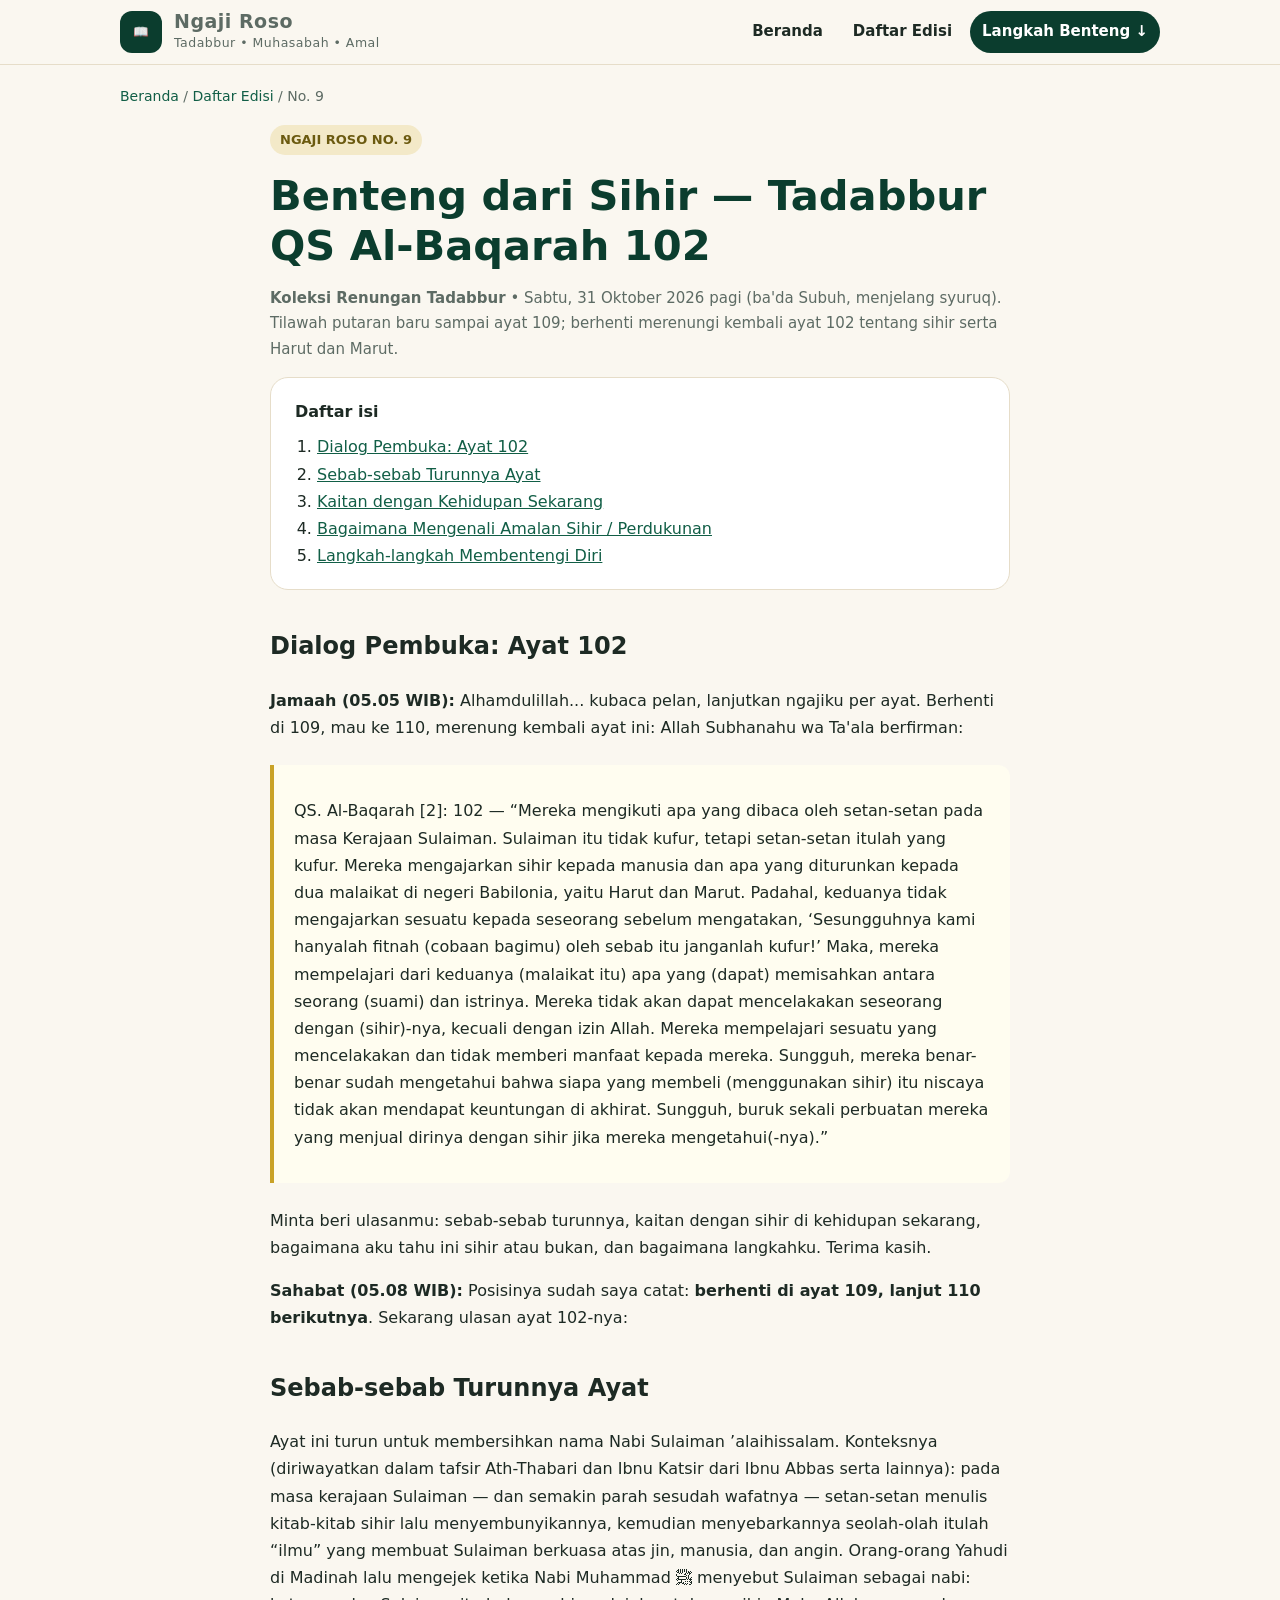
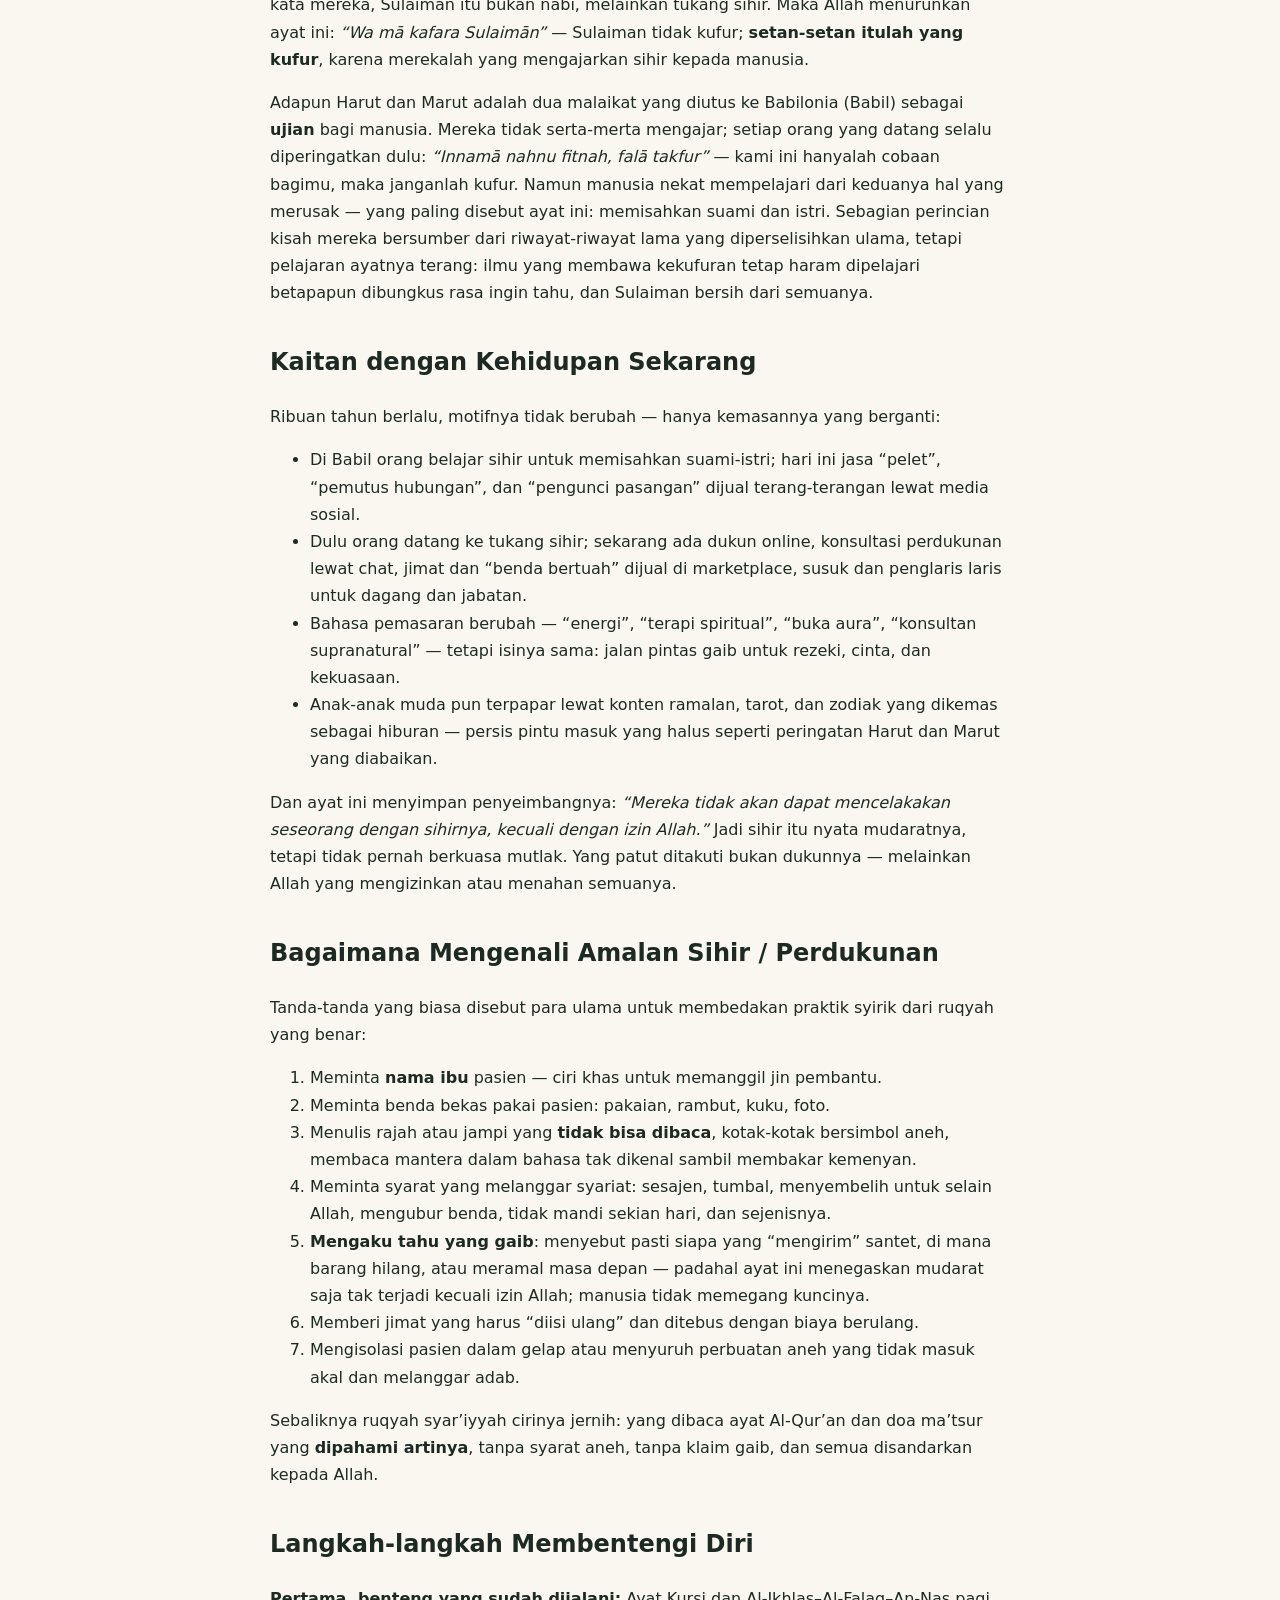
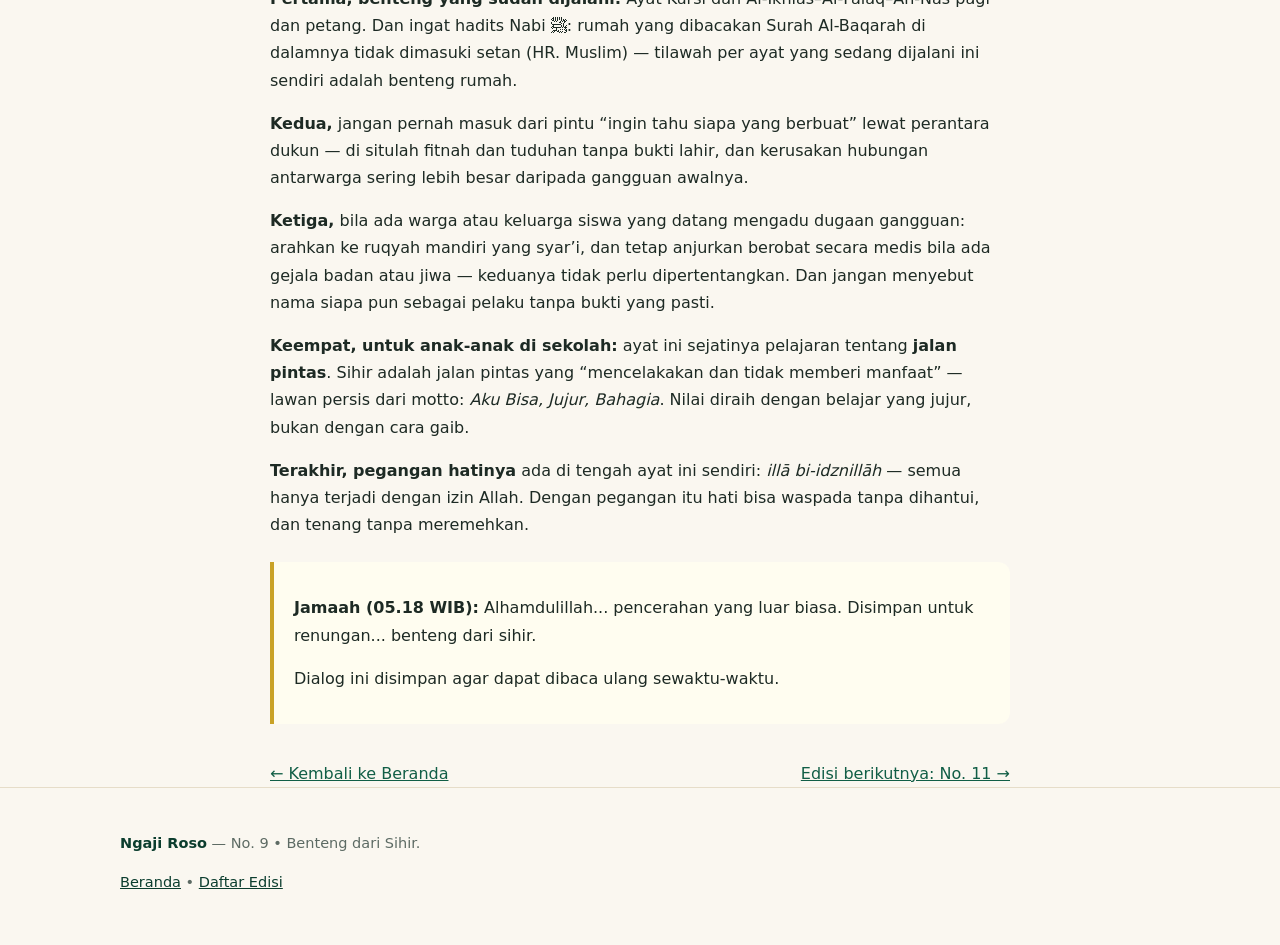
==== ngaji/09-al-baqarah-102-benteng-dari-sihir.html @ 4f8100ea "Ngaji Roso: tambah Edisi No. 9 Al-Baqarah 102 + anonimkan Edisi 9, 12, 13 (tanpa nama pribadi)" ====
<!doctype html>
<html lang="id">
<head>
<meta charset="utf-8">
<meta name="viewport" content="width=device-width, initial-scale=1">
<title>Ngaji Roso No. 9 — Benteng dari Sihir: Tadabbur Al-Baqarah 102</title>
<meta name="description" content="Ngaji Roso No. 9: Benteng dari Sihir — tadabbur QS Al-Baqarah 102 tentang Sulaiman, Harut dan Marut, sihir di kehidupan sekarang, cara mengenalinya, dan langkah membentengi diri.">
<link rel="stylesheet" href="../assets/css/style.css">
</head>
<body>
<a class="skip" href="#utama">Lewati ke konten utama</a>
<header class="site-header">
  <div class="wrap header-inner">
    <a class="brand" href="../index.html" aria-label="Beranda Ngaji Roso">
      <span class="brand-mark" aria-hidden="true">📖</span>
      <span><strong>Ngaji Roso</strong><span>Tadabbur • Muhasabah • Amal</span></span>
    </a>
    <button class="menu-btn" data-menu aria-expanded="false" aria-controls="nav">☰ Menu</button>
    <nav class="nav" id="nav" data-nav>
      <a href="../index.html">Beranda</a>
      <a href="../index.html#daftar-edisi">Daftar Edisi</a>
      <a class="cta" href="#langkah">Langkah Benteng ↓</a>
    </nav>
  </div>
</header>

<main id="utama">
  <div class="wrap">
    <p class="breadcrumb"><a href="../index.html">Beranda</a> / <a href="../index.html#daftar-edisi">Daftar Edisi</a> / No. 9</p>
  </div>

  <article class="wrap article">
    <p style="margin-top:16px"><span class="tag">NGAJI ROSO NO. 9</span></p>
    <h1 style="font-size:clamp(1.8rem,4.5vw,2.6rem);line-height:1.2;color:var(--green);margin:12px 0">Benteng dari Sihir — Tadabbur QS Al-Baqarah 102</h1>
    <p class="meta"><strong>Koleksi Renungan Tadabbur</strong> • Sabtu, 31 Oktober 2026 pagi (ba'da Subuh, menjelang syuruq). Tilawah putaran baru sampai ayat 109; berhenti merenungi kembali ayat 102 tentang sihir serta Harut dan Marut.</p>

    <nav class="toc" aria-label="Daftar isi">
      <strong>Daftar isi</strong>
      <ol>
        <li><a href="#dialog-pembuka">Dialog Pembuka: Ayat 102</a></li>
        <li><a href="#sebab">Sebab-sebab Turunnya Ayat</a></li>
        <li><a href="#sekarang">Kaitan dengan Kehidupan Sekarang</a></li>
        <li><a href="#mengenali">Bagaimana Mengenali Amalan Sihir / Perdukunan</a></li>
        <li><a href="#langkah">Langkah-langkah Membentengi Diri</a></li>
      </ol>
    </nav>

    <h2 id="dialog-pembuka">Dialog Pembuka: Ayat 102</h2>
    <p><strong>Jamaah (05.05 WIB):</strong> Alhamdulillah... kubaca pelan,
    lanjutkan ngajiku per ayat. Berhenti di 109, mau ke 110, merenung kembali
    ayat ini: Allah Subhanahu wa Ta'ala berfirman:</p>
    <blockquote>
      <p>QS. Al-Baqarah [2]: 102 — “Mereka mengikuti apa yang dibaca oleh
      setan-setan pada masa Kerajaan Sulaiman. Sulaiman itu tidak kufur, tetapi
      setan-setan itulah yang kufur. Mereka mengajarkan sihir kepada manusia dan
      apa yang diturunkan kepada dua malaikat di negeri Babilonia, yaitu Harut
      dan Marut. Padahal, keduanya tidak mengajarkan sesuatu kepada seseorang
      sebelum mengatakan, ‘Sesungguhnya kami hanyalah fitnah (cobaan bagimu) oleh
      sebab itu janganlah kufur!’ Maka, mereka mempelajari dari keduanya
      (malaikat itu) apa yang (dapat) memisahkan antara seorang (suami) dan
      istrinya. Mereka tidak akan dapat mencelakakan seseorang dengan
      (sihir)-nya, kecuali dengan izin Allah. Mereka mempelajari sesuatu yang
      mencelakakan dan tidak memberi manfaat kepada mereka. Sungguh, mereka
      benar-benar sudah mengetahui bahwa siapa yang membeli (menggunakan sihir)
      itu niscaya tidak akan mendapat keuntungan di akhirat. Sungguh, buruk
      sekali perbuatan mereka yang menjual dirinya dengan sihir jika mereka
      mengetahui(-nya).”</p>
    </blockquote>
    <p>Minta beri ulasanmu: sebab-sebab turunnya, kaitan dengan sihir di
    kehidupan sekarang, bagaimana aku tahu ini sihir atau bukan, dan bagaimana
    langkahku. Terima kasih.</p>
    <p><strong>Sahabat (05.08 WIB):</strong> Posisinya sudah saya catat:
    <strong>berhenti di ayat 109, lanjut 110 berikutnya</strong>. Sekarang ulasan
    ayat 102-nya:</p>

    <h2 id="sebab">Sebab-sebab Turunnya Ayat</h2>
    <p>Ayat ini turun untuk membersihkan nama Nabi Sulaiman ’alaihissalam.
    Konteksnya (diriwayatkan dalam tafsir Ath-Thabari dan Ibnu Katsir dari Ibnu
    Abbas serta lainnya): pada masa kerajaan Sulaiman — dan semakin parah sesudah wafatnya — setan-setan menulis kitab-kitab sihir lalu menyembunyikannya,
    kemudian menyebarkannya seolah-olah itulah “ilmu” yang membuat Sulaiman
    berkuasa atas jin, manusia, dan angin. Orang-orang Yahudi di Madinah lalu
    mengejek ketika Nabi Muhammad ﷺ menyebut Sulaiman sebagai nabi: kata mereka,
    Sulaiman itu bukan nabi, melainkan tukang sihir. Maka Allah menurunkan ayat
    ini: <em>“Wa mā kafara Sulaimān”</em> — Sulaiman tidak kufur;
    <strong>setan-setan itulah yang kufur</strong>, karena merekalah yang
    mengajarkan sihir kepada manusia.</p>
    <p>Adapun Harut dan Marut adalah dua malaikat yang diutus ke Babilonia (Babil)
    sebagai <strong>ujian</strong> bagi manusia. Mereka tidak serta-merta
    mengajar; setiap orang yang datang selalu diperingatkan dulu:
    <em>“Innamā nahnu fitnah, falā takfur”</em> — kami ini hanyalah cobaan bagimu,
    maka janganlah kufur. Namun manusia nekat mempelajari dari keduanya hal yang
    merusak — yang paling disebut ayat ini: memisahkan suami dan istri. Sebagian
    perincian kisah mereka bersumber dari riwayat-riwayat lama yang diperselisihkan
    ulama, tetapi pelajaran ayatnya terang: ilmu yang membawa kekufuran tetap
    haram dipelajari betapapun dibungkus rasa ingin tahu, dan Sulaiman bersih
    dari semuanya.</p>

    <h2 id="sekarang">Kaitan dengan Kehidupan Sekarang</h2>
    <p>Ribuan tahun berlalu, motifnya tidak berubah — hanya kemasannya yang berganti:</p>
    <ul>
      <li>Di Babil orang belajar sihir untuk memisahkan suami-istri; hari ini jasa “pelet”, “pemutus hubungan”, dan “pengunci pasangan” dijual terang-terangan lewat media sosial.</li>
      <li>Dulu orang datang ke tukang sihir; sekarang ada dukun online, konsultasi perdukunan lewat chat, jimat dan “benda bertuah” dijual di marketplace, susuk dan penglaris laris untuk dagang dan jabatan.</li>
      <li>Bahasa pemasaran berubah — “energi”, “terapi spiritual”, “buka aura”, “konsultan supranatural” — tetapi isinya sama: jalan pintas gaib untuk rezeki, cinta, dan kekuasaan.</li>
      <li>Anak-anak muda pun terpapar lewat konten ramalan, tarot, dan zodiak yang dikemas sebagai hiburan — persis pintu masuk yang halus seperti peringatan Harut dan Marut yang diabaikan.</li>
    </ul>
    <p>Dan ayat ini menyimpan penyeimbangnya: <em>“Mereka tidak akan dapat
    mencelakakan seseorang dengan sihirnya, kecuali dengan izin Allah.”</em> Jadi
    sihir itu nyata mudaratnya, tetapi tidak pernah berkuasa mutlak. Yang patut
    ditakuti bukan dukunnya — melainkan Allah yang mengizinkan atau menahan semuanya.</p>

    <h2 id="mengenali">Bagaimana Mengenali Amalan Sihir / Perdukunan</h2>
    <p>Tanda-tanda yang biasa disebut para ulama untuk membedakan praktik syirik
    dari ruqyah yang benar:</p>
    <ol>
      <li>Meminta <strong>nama ibu</strong> pasien — ciri khas untuk memanggil jin pembantu.</li>
      <li>Meminta benda bekas pakai pasien: pakaian, rambut, kuku, foto.</li>
      <li>Menulis rajah atau jampi yang <strong>tidak bisa dibaca</strong>, kotak-kotak bersimbol aneh, membaca mantera dalam bahasa tak dikenal sambil membakar kemenyan.</li>
      <li>Meminta syarat yang melanggar syariat: sesajen, tumbal, menyembelih untuk selain Allah, mengubur benda, tidak mandi sekian hari, dan sejenisnya.</li>
      <li><strong>Mengaku tahu yang gaib</strong>: menyebut pasti siapa yang “mengirim” santet, di mana barang hilang, atau meramal masa depan — padahal ayat ini menegaskan mudarat saja tak terjadi kecuali izin Allah; manusia tidak memegang kuncinya.</li>
      <li>Memberi jimat yang harus “diisi ulang” dan ditebus dengan biaya berulang.</li>
      <li>Mengisolasi pasien dalam gelap atau menyuruh perbuatan aneh yang tidak masuk akal dan melanggar adab.</li>
    </ol>
    <p>Sebaliknya ruqyah syar’iyyah cirinya jernih: yang dibaca ayat Al-Qur’an
    dan doa ma’tsur yang <strong>dipahami artinya</strong>, tanpa syarat aneh,
    tanpa klaim gaib, dan semua disandarkan kepada Allah.</p>

    <h2 id="langkah">Langkah-langkah Membentengi Diri</h2>
    <p><strong>Pertama, benteng yang sudah dijalani:</strong> Ayat Kursi dan
    Al-Ikhlas–Al-Falaq–An-Nas pagi dan petang. Dan ingat hadits Nabi ﷺ: rumah yang
    dibacakan Surah Al-Baqarah di dalamnya tidak dimasuki setan (HR. Muslim) —
    tilawah per ayat yang sedang dijalani ini sendiri adalah benteng rumah.</p>
    <p><strong>Kedua,</strong> jangan pernah masuk dari pintu “ingin tahu siapa
    yang berbuat” lewat perantara dukun — di situlah fitnah dan tuduhan tanpa
    bukti lahir, dan kerusakan hubungan antarwarga sering lebih besar daripada
    gangguan awalnya.</p>
    <p><strong>Ketiga,</strong> bila ada warga atau keluarga siswa yang datang
    mengadu dugaan gangguan: arahkan ke ruqyah mandiri yang syar’i, dan tetap
    anjurkan berobat secara medis bila ada gejala badan atau jiwa — keduanya
    tidak perlu dipertentangkan. Dan jangan menyebut nama siapa pun sebagai pelaku
    tanpa bukti yang pasti.</p>
    <p><strong>Keempat, untuk anak-anak di sekolah:</strong> ayat ini sejatinya
    pelajaran tentang <strong>jalan pintas</strong>. Sihir adalah jalan pintas
    yang “mencelakakan dan tidak memberi manfaat” — lawan persis dari motto:
    <em>Aku Bisa, Jujur, Bahagia</em>. Nilai diraih dengan belajar yang jujur,
    bukan dengan cara gaib.</p>
    <p><strong>Terakhir, pegangan hatinya</strong> ada di tengah ayat ini sendiri:
    <em>illā bi-idznillāh</em> — semua hanya terjadi dengan izin Allah. Dengan
    pegangan itu hati bisa waspada tanpa dihantui, dan tenang tanpa meremehkan.</p>

    <blockquote>
      <p><strong>Jamaah (05.18 WIB):</strong> Alhamdulillah... pencerahan yang
      luar biasa. Disimpan untuk renungan... benteng dari sihir.</p>
      <p>Dialog ini disimpan agar dapat dibaca ulang sewaktu-waktu.</p>
    </blockquote>

    <nav class="pager" aria-label="Navigasi edisi">
      <a href="../index.html">← Kembali ke Beranda</a>
      <a href="11-langkahku-meraih-fadilah-mu.html">Edisi berikutnya: No. 11 →</a>
    </nav>
  </article>
</main>

<footer class="site-footer">
  <div class="wrap">
    <p><strong style="color:var(--green)">Ngaji Roso</strong> — No. 9 • Benteng dari Sihir.</p>
    <p><a href="../index.html">Beranda</a> • <a href="../index.html#daftar-edisi">Daftar Edisi</a></p>
  </div>
</footer>
<script src="../assets/js/main.js"></script>
</body>
</html>
---- assets/css/style.css ----
:root{
  --green:#0b3d2e; --green-2:#115e46; --gold:#c9a227; --gold-soft:#f3e9c8;
  --cream:#faf7f0; --paper:#ffffff; --ink:#1d2a24; --muted:#5d6b64;
  --line:#e6ddc9; --radius:18px; --shadow:0 10px 30px rgba(11,61,46,.12);
}
*{box-sizing:border-box}
html{scroll-behavior:smooth}
body{margin:0;font-family:system-ui,-apple-system,"Segoe UI",Roboto,"Helvetica Neue",Arial,sans-serif;background:var(--cream);color:var(--ink);line-height:1.7}
a{color:var(--green-2)} a:hover{color:var(--green)}
img{max-width:100%}
.wrap{max-width:1080px;margin:0 auto;padding:0 20px}
.skip{position:absolute;left:-9999px}.skip:focus{left:16px;top:16px;background:#fff;padding:8px 12px;z-index:99}

/* Header */
.site-header{position:sticky;top:0;z-index:50;background:rgba(250,247,240,.95);backdrop-filter:blur(8px);border-bottom:1px solid var(--line)}
.header-inner{display:flex;align-items:center;justify-content:space-between;gap:16px;min-height:64px}
.brand{display:flex;align-items:center;gap:12px;text-decoration:none;color:var(--green)}
.brand-mark{width:42px;height:42px;border-radius:12px;background:var(--green);color:#fff;display:grid;place-items:center;font-size:22px}
.brand strong{display:block;line-height:1.1;font-size:19px}
.brand span{font-size:12.5px;color:var(--muted);letter-spacing:.04em}
.nav{display:flex;gap:6px;align-items:center}
.nav a{padding:8px 12px;border-radius:999px;text-decoration:none;color:var(--ink);font-weight:600;font-size:15px}
.nav a:hover{background:var(--gold-soft)}
.nav .cta{background:var(--green);color:#fff}.nav .cta:hover{background:var(--green-2)}
.menu-btn{display:none;border:1px solid var(--line);background:#fff;border-radius:10px;padding:8px 12px;font-size:16px;cursor:pointer}

/* Hero */
.hero{background:linear-gradient(160deg,var(--green) 0%,#0e5340 70%,#157155 100%);color:#fff;padding:56px 0 48px}
.hero-eyebrow{display:inline-block;background:rgba(255,255,255,.14);border:1px solid rgba(255,255,255,.25);padding:6px 12px;border-radius:999px;font-size:13.5px;letter-spacing:.05em}
.hero h1{font-size:clamp(2rem,5vw,3.4rem);line-height:1.15;margin:18px 0 12px;max-width:820px}
.hero p.lead{font-size:clamp(1.05rem,2.4vw,1.3rem);color:#dcefe6;max-width:760px;margin:0 0 24px}
.hero-actions{display:flex;flex-wrap:wrap;gap:12px}
.btn{display:inline-block;padding:12px 20px;border-radius:999px;text-decoration:none;font-weight:700;border:2px solid transparent}
.btn-gold{background:var(--gold);color:#241d00}.btn-gold:hover{background:#dcb93a;color:#241d00}
.btn-outline{border-color:rgba(255,255,255,.6);color:#fff}.btn-outline:hover{background:rgba(255,255,255,.12);color:#fff}
.hero-meta{margin-top:28px;display:flex;flex-wrap:wrap;gap:10px}
.hero-meta span{background:rgba(255,255,255,.1);border:1px solid rgba(255,255,255,.18);border-radius:999px;padding:6px 12px;font-size:14px}

/* Sections & cards */
section{padding:44px 0}
section h2{font-size:clamp(1.5rem,3.5vw,2.1rem);line-height:1.25;margin:0 0 10px;color:var(--green)}
.section-sub{color:var(--muted);max-width:720px;margin:0 0 24px}
.grid{display:grid;gap:18px}
.grid-2{grid-template-columns:repeat(2,1fr)}
.grid-3{grid-template-columns:repeat(3,1fr)}
.card{background:var(--paper);border:1px solid var(--line);border-radius:var(--radius);padding:24px;box-shadow:var(--shadow)}
.card h3{margin:0 0 8px;color:var(--green);font-size:1.2rem}
.card p{margin:0 0 12px;color:var(--muted)}
.card .num{font-size:2rem;line-height:1;color:var(--gold);font-weight:800}
.tag{display:inline-block;background:var(--gold-soft);color:#6b5a10;border-radius:999px;padding:4px 10px;font-size:13px;font-weight:700}
.featured{display:grid;grid-template-columns:1.15fr .85fr;gap:0;overflow:hidden;padding:0}
.featured-main{padding:28px}
.featured-side{background:var(--green);color:#eaf5ef;padding:28px}
.featured-side h3{color:#fff}.featured-side p{color:#cfe6da}
.featured-side ul{padding-left:20px;margin:12px 0}
.edition-card .edition-no{font-size:13px;letter-spacing:.08em;text-transform:uppercase;color:var(--gold);font-weight:800}
.edition-card h3{font-size:1.35rem}
.soon{opacity:.92;border-style:dashed}
.muhasabah{list-style:none;padding:0;margin:0;display:grid;gap:10px}
.muhasabah li{background:#fff;border:1px solid var(--line);border-left:5px solid var(--gold);border-radius:12px;padding:14px 16px}
.muhasabah label{display:flex;gap:10px;cursor:pointer}
.muhasabah input{accent-color:var(--green);width:18px;height:18px;margin-top:4px;flex:none}
.doa{background:var(--green);color:#fff;border-radius:var(--radius);padding:28px}
.doa h2{color:#fff}.doa p{color:#dcefe6}
.toc{background:#fff;border:1px solid var(--line);border-radius:var(--radius);padding:20px 24px}
.toc ol{margin:8px 0 0;padding-left:22px}
.article{max-width:780px;margin:0 auto}
.article h2{margin-top:36px}
.article h3{color:var(--green);margin-top:28px}
.article blockquote{border-left:4px solid var(--gold);background:#fffdf0;padding:16px 20px;border-radius:0 12px 12px 0;margin:24px 0}
.breadcrumb{font-size:14px;color:var(--muted);margin:20px 0 0}
.breadcrumb a{text-decoration:none}
.meta{color:var(--muted);font-size:15px}
.pager{display:flex;justify-content:space-between;gap:12px;flex-wrap:wrap;margin-top:36px}
.site-footer{border-top:1px solid var(--line);padding:28px 0 36px;color:var(--muted);font-size:14.5px}
.site-footer a{color:var(--green)}

/* Responsive */
@media (max-width:760px){
  .menu-btn{display:block}
  .nav{display:none;position:absolute;top:64px;left:0;right:0;background:#fff;border-bottom:1px solid var(--line);flex-direction:column;align-items:stretch;padding:12px 20px 16px}
  .nav.open{display:flex}
  .nav a{padding:12px}
  .grid-2,.grid-3,.featured{grid-template-columns:1fr}
  section{padding:32px 0}
  .hero{padding:40px 0 36px}
  .featured-main,.featured-side{padding:22px}
}
@media (prefers-reduced-motion:reduce){html{scroll-behavior:auto}}
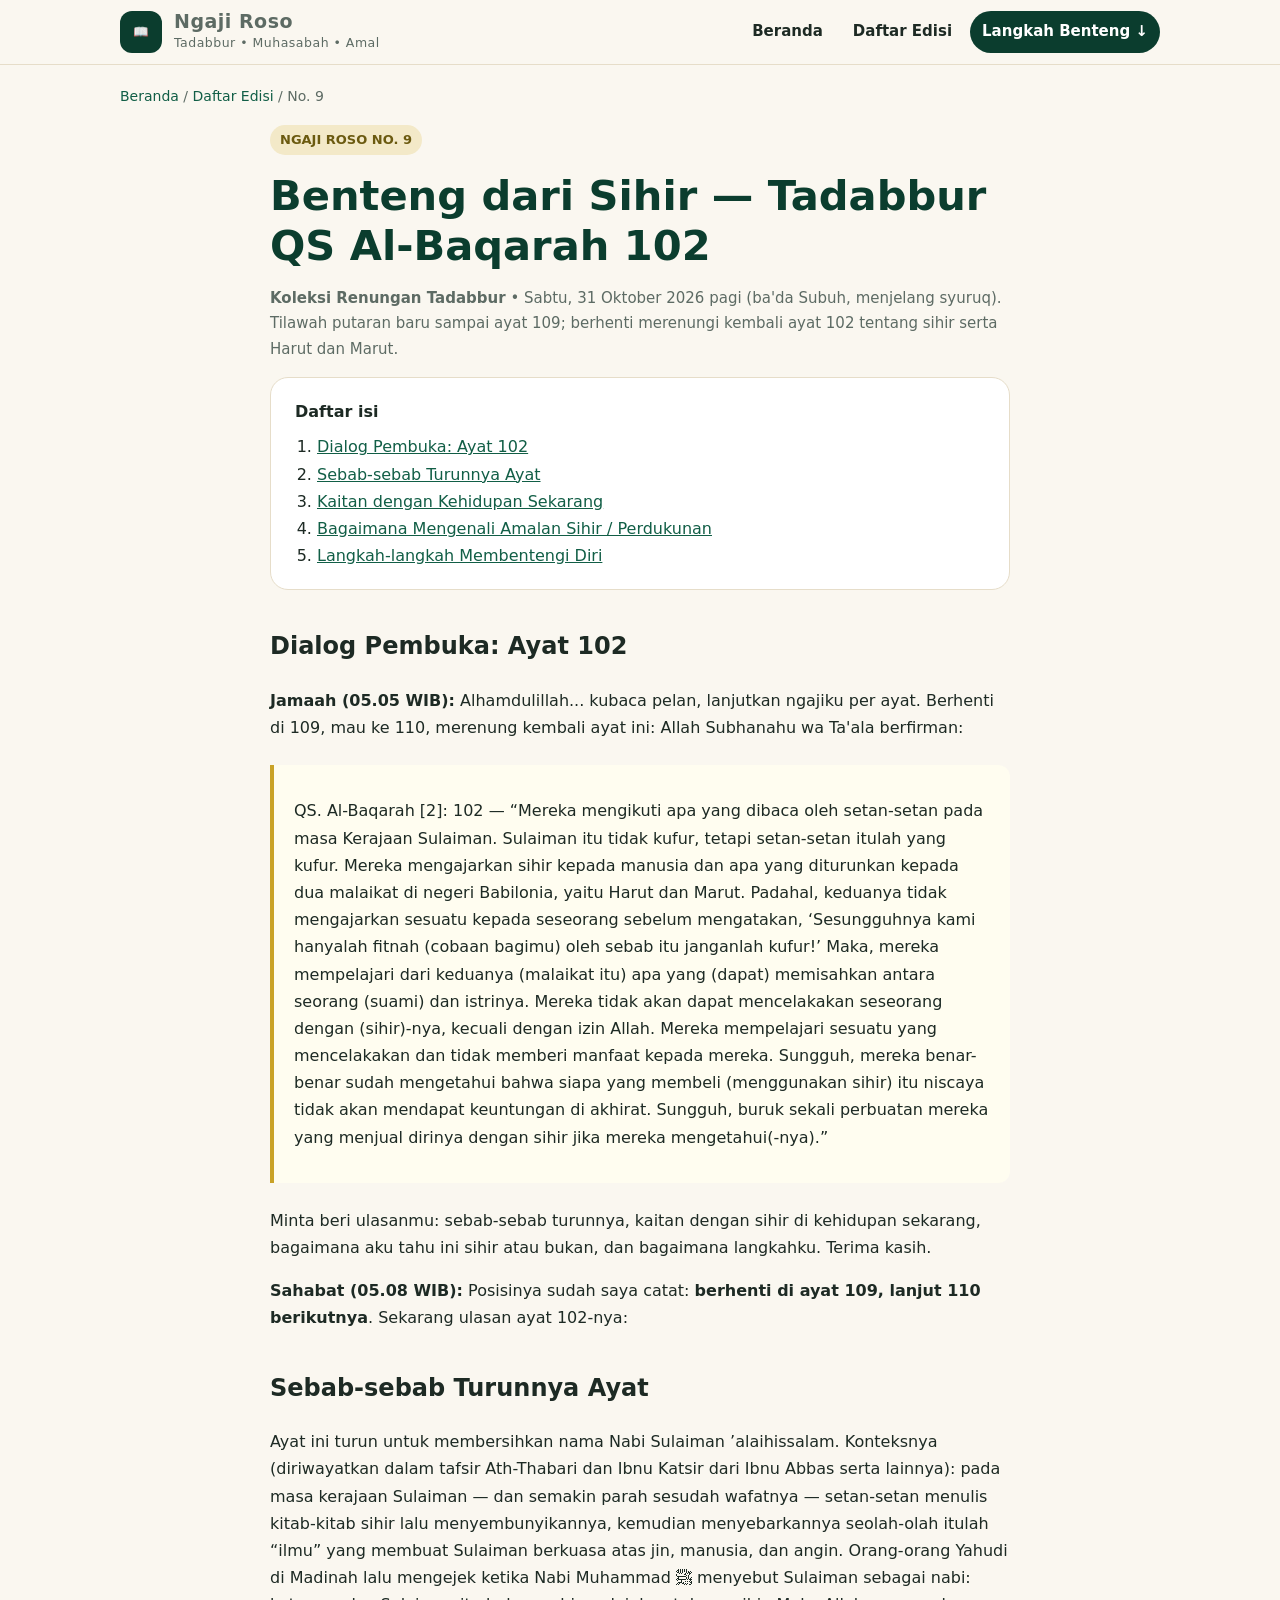
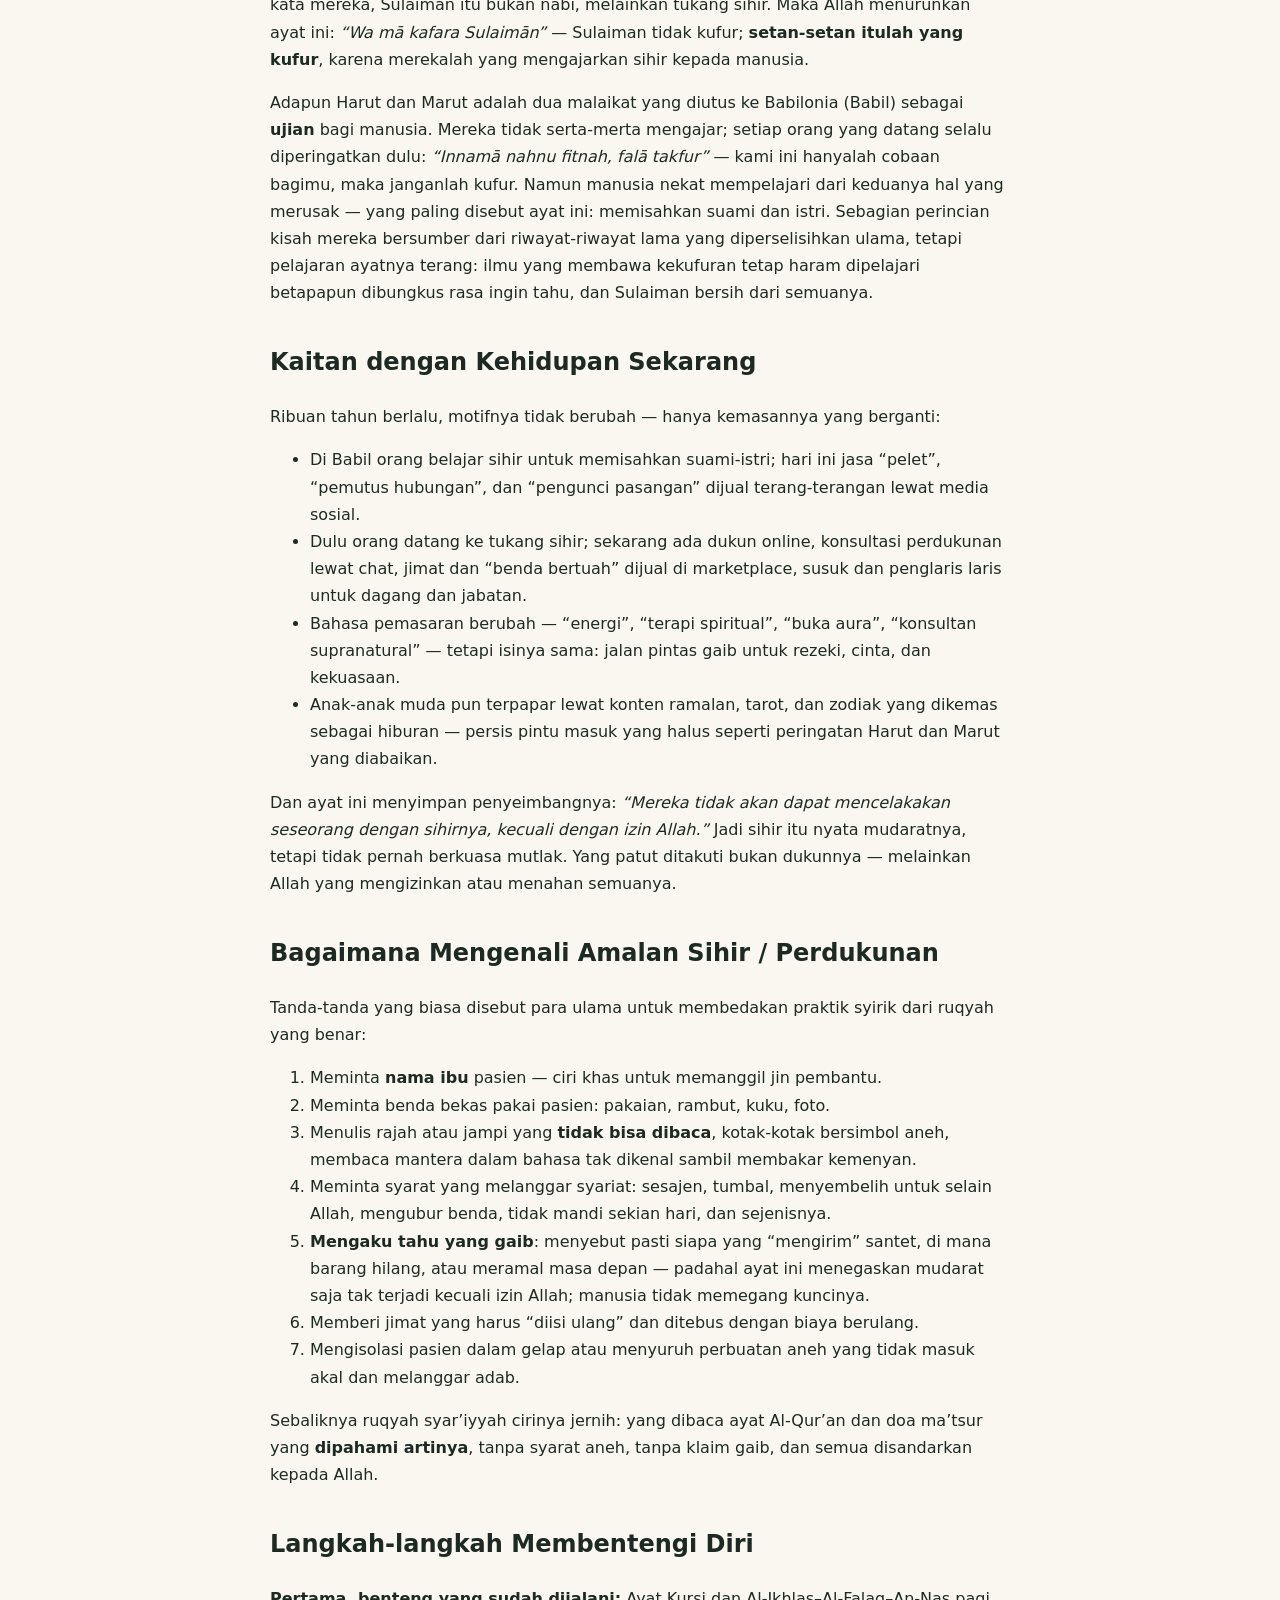
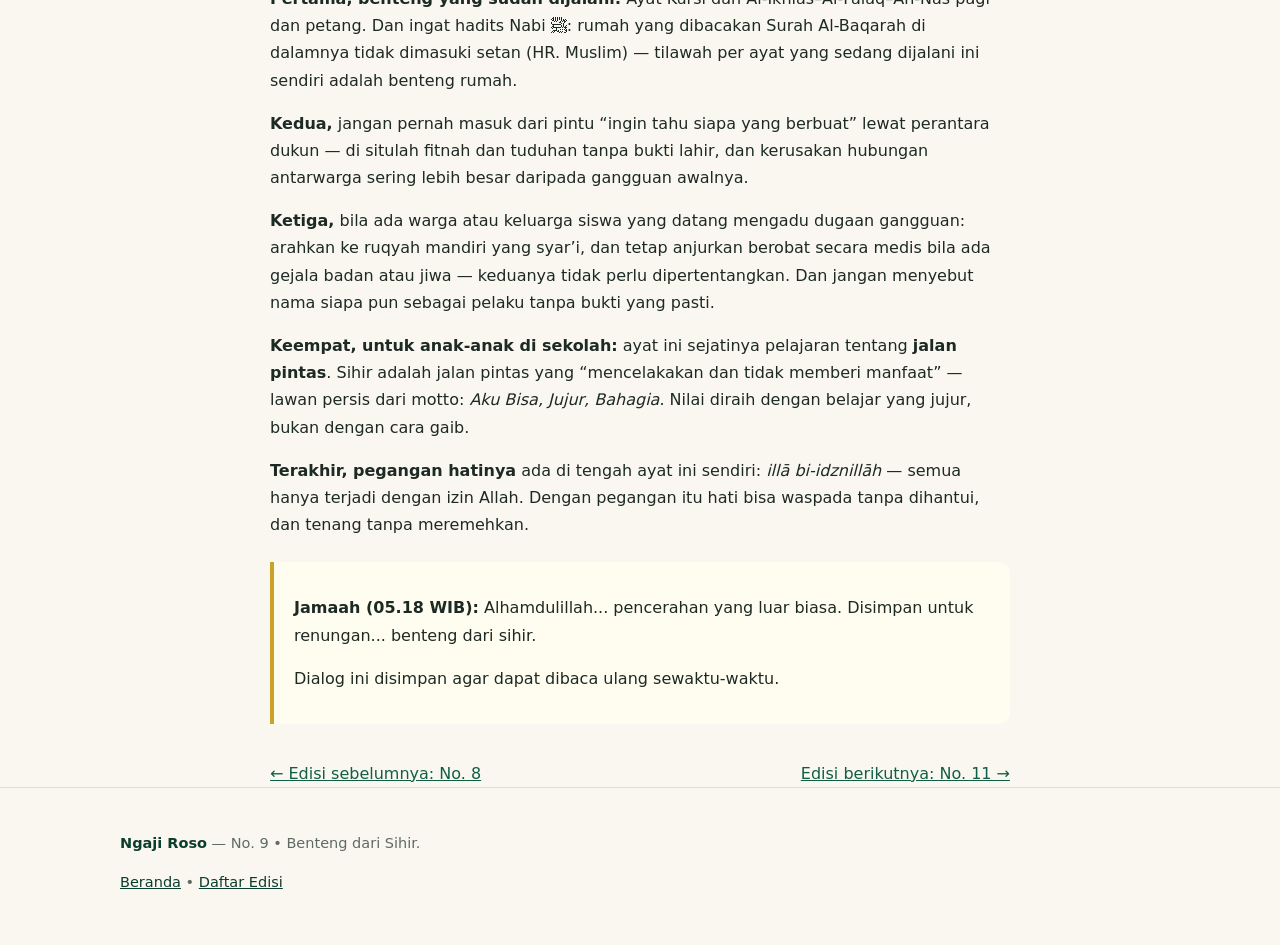
==== commit 680c445f: "Ngaji Roso: tambah Edisi No. 7 Al-Waqiah & hujan dan No. 8 Tazkiyah (tanpa nama pribadi)" ====
--- a/ngaji/09-al-baqarah-102-benteng-dari-sihir.html
+++ b/ngaji/09-al-baqarah-102-benteng-dari-sihir.html
@@ -154,7 +154,7 @@
     </blockquote>
 
     <nav class="pager" aria-label="Navigasi edisi">
-      <a href="../index.html">← Kembali ke Beranda</a>
+      <a href="08-renungan-bada-subuh-tazkiyah.html">← Edisi sebelumnya: No. 8</a>
       <a href="11-langkahku-meraih-fadilah-mu.html">Edisi berikutnya: No. 11 →</a>
     </nav>
   </article>
